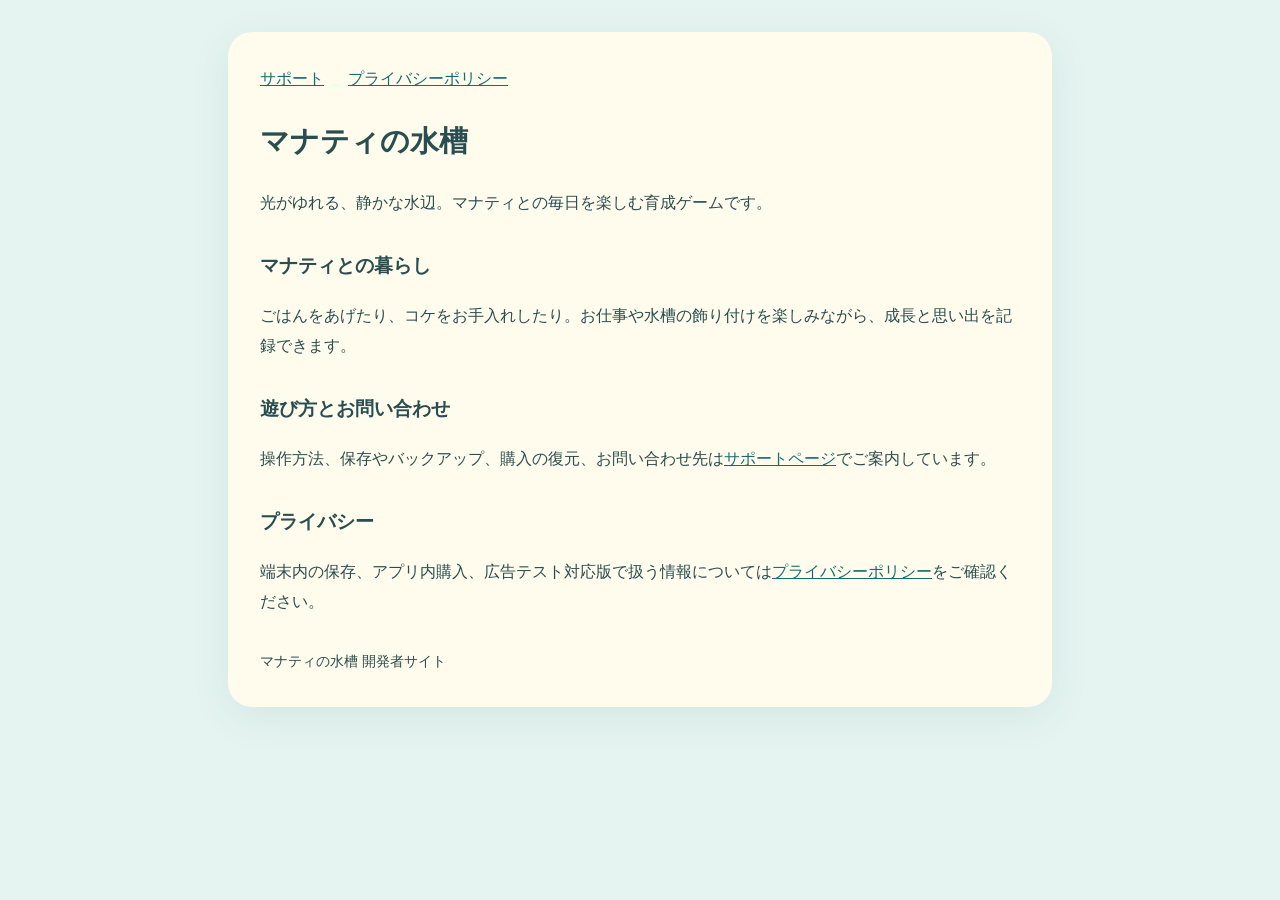
==== index.html @ 9ae3e3ad "Add developer landing page and AdMob ownership file" ====
<!doctype html>
<html lang="ja">
<head>
  <meta charset="utf-8">
  <meta name="viewport" content="width=device-width,initial-scale=1">
  <title>マナティの水槽 | 開発者サイト</title>
  <meta name="description" content="育成ゲーム「マナティの水槽」の開発者サイト。遊び方、サポート、プライバシーポリシーをご案内します。">
  <link rel="stylesheet" href="style.css">
</head>
<body><main>
  <nav aria-label="サイトの案内"><a href="/manatee-support/">サポート</a><a href="/manatee-support/privacy.html">プライバシーポリシー</a></nav>
  <h1>マナティの水槽</h1>
  <p>光がゆれる、静かな水辺。マナティとの毎日を楽しむ育成ゲームです。</p>
  <h2>マナティとの暮らし</h2>
  <p>ごはんをあげたり、コケをお手入れしたり。お仕事や水槽の飾り付けを楽しみながら、成長と思い出を記録できます。</p>
  <h2>遊び方とお問い合わせ</h2>
  <p>操作方法、保存やバックアップ、購入の復元、お問い合わせ先は<a href="/manatee-support/">サポートページ</a>でご案内しています。</p>
  <h2>プライバシー</h2>
  <p>端末内の保存、アプリ内購入、広告テスト対応版で扱う情報については<a href="/manatee-support/privacy.html">プライバシーポリシー</a>をご確認ください。</p>
  <footer>マナティの水槽 開発者サイト</footer>
</main></body>
</html>
---- style.css ----
:root{font-family:system-ui,sans-serif;color:#294e50;background:#e5f4f1;line-height:1.9}body{margin:0;padding:32px 20px}main{max-width:760px;margin:auto;background:#fffbed;border-radius:24px;padding:32px;box-shadow:0 10px 40px #24555815}h1{font-size:1.8rem}h2{font-size:1.2rem;margin-top:30px}a{color:#176c70}nav{display:flex;gap:24px;flex-wrap:wrap}.note{background:#e9f5ef;padding:16px;border-radius:12px}footer{margin-top:32px;font-size:.85rem}@media(max-width:480px){main{padding:22px}body{padding:16px 10px}}
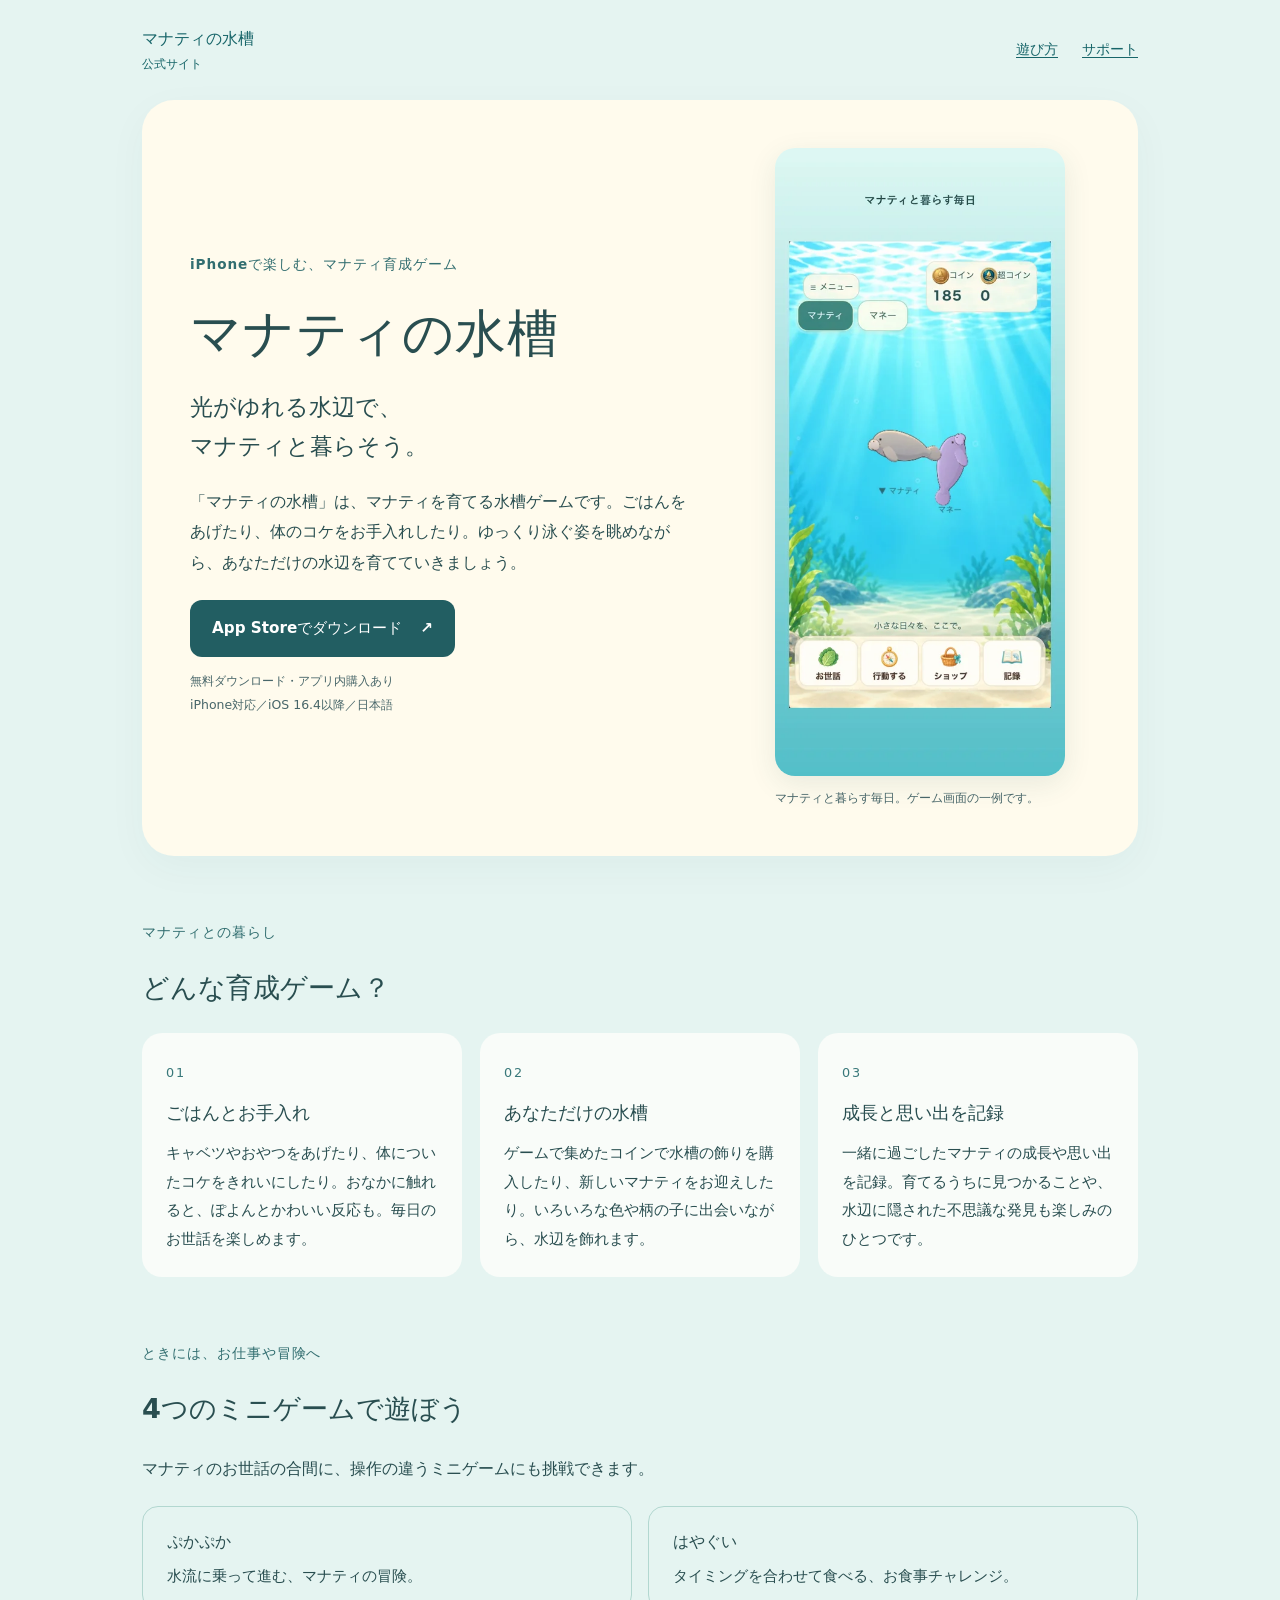
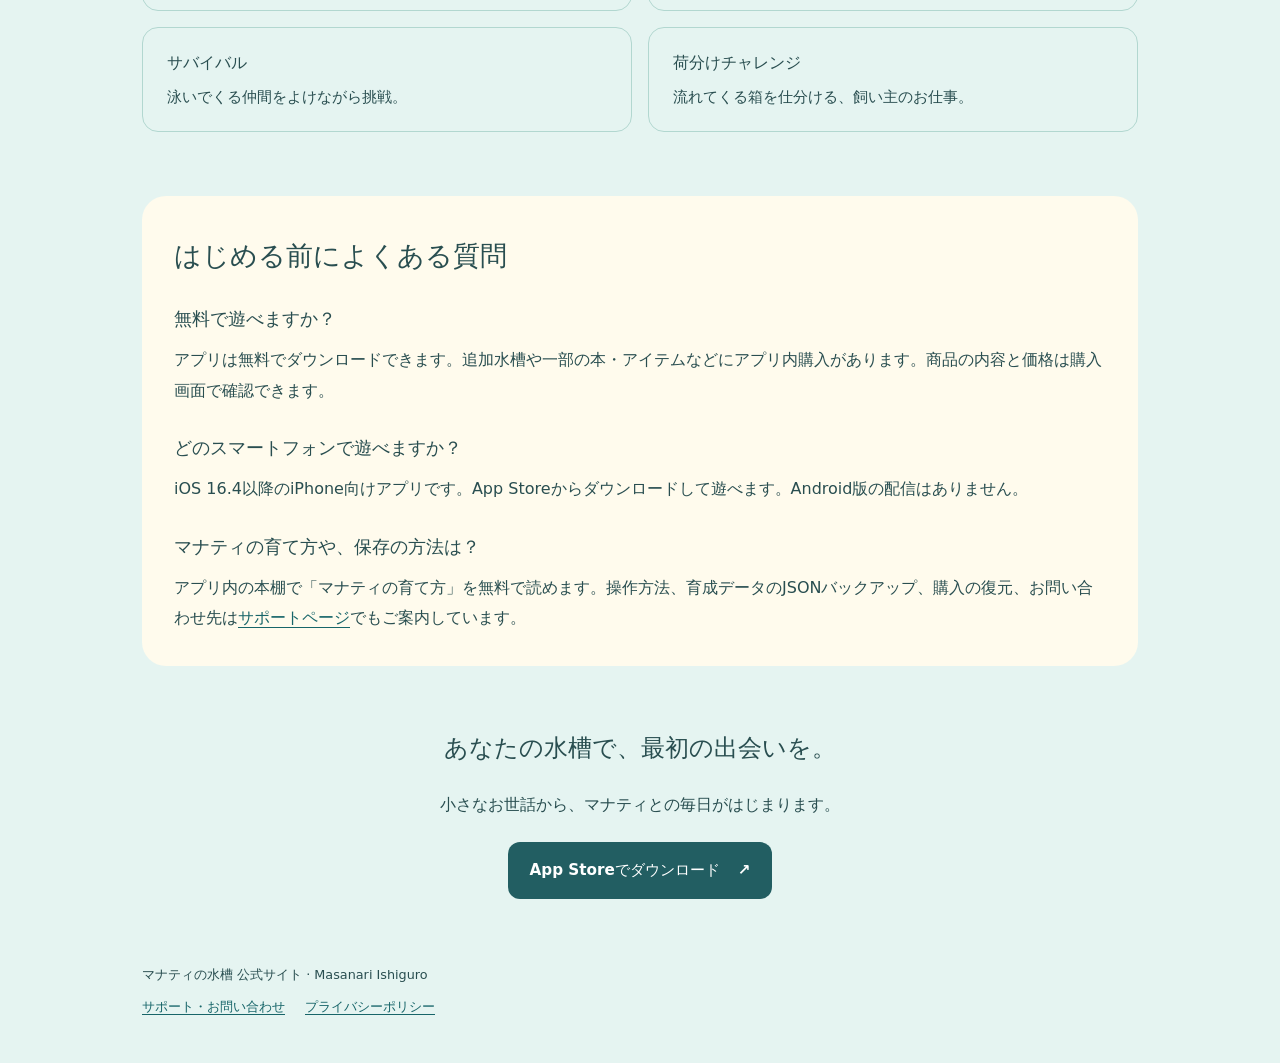
==== commit 6a6a2d57: "Describe the manatee raising game and add search discovery metadata" ====
--- a/index.html
+++ b/index.html
@@ -3,20 +3,79 @@
 <head>
   <meta charset="utf-8">
   <meta name="viewport" content="width=device-width,initial-scale=1">
-  <title>マナティの水槽 | 開発者サイト</title>
-  <meta name="description" content="育成ゲーム「マナティの水槽」の開発者サイト。遊び方、サポート、プライバシーポリシーをご案内します。">
-  <link rel="stylesheet" href="style.css">
+  <title>マナティの水槽｜マナティを育てる水槽ゲーム・iPhoneアプリ</title>
+  <meta name="description" content="マナティを育てるゲーム「マナティの水槽」公式サイト。ごはんやコケのお手入れ、水槽の飾り付け、4つのミニゲームを楽しめるiPhone向け育成ゲームです。無料ダウンロード・アプリ内購入あり。">
+  <link rel="canonical" href="https://ishiguromasanari-star.github.io/">
+  <meta name="theme-color" content="#e5f4f1">
+  <meta property="og:type" content="website">
+  <meta property="og:locale" content="ja_JP">
+  <meta property="og:site_name" content="マナティの水槽">
+  <meta property="og:title" content="マナティの水槽｜マナティを育てる水槽ゲーム">
+  <meta property="og:description" content="ごはん、お手入れ、ミニゲーム。光がゆれる水槽で、マナティとの毎日を楽しもう。iPhone向け育成ゲーム。">
+  <meta property="og:url" content="https://ishiguromasanari-star.github.io/">
+  <meta property="og:image" content="https://ishiguromasanari-star.github.io/images/aquarium.webp">
+  <meta property="og:image:alt" content="マナティの水槽のゲーム画面。光がゆれる水槽で2匹のマナティが泳ぐ様子。">
+  <link rel="stylesheet" href="style.css?v=20261027">
+  <script type="application/ld+json">
+  {"@context":"https://schema.org","@graph":[
+    {"@type":"WebSite","@id":"https://ishiguromasanari-star.github.io/#website","url":"https://ishiguromasanari-star.github.io/","name":"マナティの水槽","inLanguage":"ja"},
+    {"@type":"SoftwareApplication","@id":"https://ishiguromasanari-star.github.io/#app","name":"マナティの水槽","url":"https://ishiguromasanari-star.github.io/","description":"マナティをお世話しながら、水槽の飾り付けや4つのミニゲーム、成長の記録を楽しめるiPhone向け育成ゲーム。","applicationCategory":"GameApplication","operatingSystem":"iOS 16.4以降","inLanguage":"ja","installUrl":"https://apps.apple.com/jp/app/id6820869925","screenshot":"https://ishiguromasanari-star.github.io/images/aquarium.webp","author":{"@type":"Person","name":"Masanari Ishiguro"}}
+  ]}
+  </script>
 </head>
-<body><main>
-  <nav aria-label="サイトの案内"><a href="/manatee-support/">サポート</a><a href="/manatee-support/privacy.html">プライバシーポリシー</a></nav>
-  <h1>マナティの水槽</h1>
-  <p>光がゆれる、静かな水辺。マナティとの毎日を楽しむ育成ゲームです。</p>
-  <h2>マナティとの暮らし</h2>
-  <p>ごはんをあげたり、コケをお手入れしたり。お仕事や水槽の飾り付けを楽しみながら、成長と思い出を記録できます。</p>
-  <h2>遊び方とお問い合わせ</h2>
-  <p>操作方法、保存やバックアップ、購入の復元、お問い合わせ先は<a href="/manatee-support/">サポートページ</a>でご案内しています。</p>
-  <h2>プライバシー</h2>
-  <p>端末内の保存、アプリ内購入、広告テスト対応版で扱う情報については<a href="/manatee-support/privacy.html">プライバシーポリシー</a>をご確認ください。</p>
-  <footer>マナティの水槽 開発者サイト</footer>
-</main></body>
+<body>
+  <a class="skip" href="#main">本文へ</a>
+  <header>
+    <a class="brand" href="/" aria-label="マナティの水槽 公式サイトのトップ">マナティの水槽 <span>公式サイト</span></a>
+    <nav aria-label="サイトの案内"><a href="#play">遊び方</a><a href="/manatee-support/">サポート</a></nav>
+  </header>
+  <main id="main">
+    <section class="hero" aria-labelledby="title">
+      <div>
+        <p class="eyebrow">iPhoneで楽しむ、マナティ育成ゲーム</p>
+        <h1 id="title">マナティの水槽</h1>
+        <p class="tagline">光がゆれる水辺で、<br>マナティと暮らそう。</p>
+        <p>「マナティの水槽」は、マナティを育てる水槽ゲームです。ごはんをあげたり、体のコケをお手入れしたり。ゆっくり泳ぐ姿を眺めながら、あなただけの水辺を育てていきましょう。</p>
+        <a class="download" href="https://apps.apple.com/jp/app/id6820869925">App Storeでダウンロード <span aria-hidden="true">↗</span></a>
+        <p class="small">無料ダウンロード・アプリ内購入あり<br>iPhone対応／iOS 16.4以降／日本語</p>
+      </div>
+      <figure>
+        <img src="images/aquarium.webp" width="480" height="1039" fetchpriority="high" alt="水槽を泳ぐ灰色と紫色のマナティ。お世話・行動する・ショップ・記録のボタンが並ぶゲーム画面。">
+        <figcaption>マナティと暮らす毎日。ゲーム画面の一例です。</figcaption>
+      </figure>
+    </section>
+    <section id="play" aria-labelledby="play-title">
+      <p class="eyebrow">マナティとの暮らし</p>
+      <h2 id="play-title">どんな育成ゲーム？</h2>
+      <div class="cards">
+        <article><span class="number" aria-hidden="true">01</span><h3>ごはんとお手入れ</h3><p>キャベツやおやつをあげたり、体についたコケをきれいにしたり。おなかに触れると、ぽよんとかわいい反応も。毎日のお世話を楽しめます。</p></article>
+        <article><span class="number" aria-hidden="true">02</span><h3>あなただけの水槽</h3><p>ゲームで集めたコインで水槽の飾りを購入したり、新しいマナティをお迎えしたり。いろいろな色や柄の子に出会いながら、水辺を飾れます。</p></article>
+        <article><span class="number" aria-hidden="true">03</span><h3>成長と思い出を記録</h3><p>一緒に過ごしたマナティの成長や思い出を記録。育てるうちに見つかることや、水辺に隠された不思議な発見も楽しみのひとつです。</p></article>
+      </div>
+    </section>
+    <section aria-labelledby="games-title">
+      <p class="eyebrow">ときには、お仕事や冒険へ</p>
+      <h2 id="games-title">4つのミニゲームで遊ぼう</h2>
+      <p>マナティのお世話の合間に、操作の違うミニゲームにも挑戦できます。</p>
+      <dl class="games">
+        <div><dt>ぷかぷか</dt><dd>水流に乗って進む、マナティの冒険。</dd></div>
+        <div><dt>はやぐい</dt><dd>タイミングを合わせて食べる、お食事チャレンジ。</dd></div>
+        <div><dt>サバイバル</dt><dd>泳いでくる仲間をよけながら挑戦。</dd></div>
+        <div><dt>荷分けチャレンジ</dt><dd>流れてくる箱を仕分ける、飼い主のお仕事。</dd></div>
+      </dl>
+    </section>
+    <section class="faq" aria-labelledby="faq-title">
+      <h2 id="faq-title">はじめる前によくある質問</h2>
+      <h3>無料で遊べますか？</h3><p>アプリは無料でダウンロードできます。追加水槽や一部の本・アイテムなどにアプリ内購入があります。商品の内容と価格は購入画面で確認できます。</p>
+      <h3>どのスマートフォンで遊べますか？</h3><p>iOS 16.4以降のiPhone向けアプリです。App Storeからダウンロードして遊べます。Android版の配信はありません。</p>
+      <h3>マナティの育て方や、保存の方法は？</h3><p>アプリ内の本棚で「マナティの育て方」を無料で読めます。操作方法、育成データのJSONバックアップ、購入の復元、お問い合わせ先は<a href="/manatee-support/">サポートページ</a>でもご案内しています。</p>
+    </section>
+    <section class="closing" aria-label="ダウンロード">
+      <h2>あなたの水槽で、最初の出会いを。</h2>
+      <p>小さなお世話から、マナティとの毎日がはじまります。</p>
+      <a class="download" href="https://apps.apple.com/jp/app/id6820869925">App Storeでダウンロード <span aria-hidden="true">↗</span></a>
+    </section>
+  </main>
+  <footer><p>マナティの水槽 公式サイト · Masanari Ishiguro</p><a href="/manatee-support/">サポート・お問い合わせ</a><a href="/manatee-support/privacy.html">プライバシーポリシー</a></footer>
+</body>
 </html>
--- a/style.css
+++ b/style.css
@@ -1 +1 @@
-:root{font-family:system-ui,sans-serif;color:#294e50;background:#e5f4f1;line-height:1.9}body{margin:0;padding:32px 20px}main{max-width:760px;margin:auto;background:#fffbed;border-radius:24px;padding:32px;box-shadow:0 10px 40px #24555815}h1{font-size:1.8rem}h2{font-size:1.2rem;margin-top:30px}a{color:#176c70}nav{display:flex;gap:24px;flex-wrap:wrap}.note{background:#e9f5ef;padding:16px;border-radius:12px}footer{margin-top:32px;font-size:.85rem}@media(max-width:480px){main{padding:22px}body{padding:16px 10px}}
+:root{font-family:system-ui,-apple-system,"Yu Gothic",Meiryo,sans-serif;color:#294e50;background:#e5f4f1;line-height:1.9;font-synthesis:none}*{box-sizing:border-box}body{margin:0}a{color:#176569;text-underline-offset:.22em}a:focus-visible{outline:3px solid #ae7025;outline-offset:5px}header,main,footer{max-width:1060px;margin:auto}header{display:flex;align-items:center;justify-content:space-between;gap:20px;padding:24px 32px}.brand{font-weight:800;text-decoration:none}.brand span{font-size:.72rem;font-weight:500;display:block}nav{display:flex;gap:24px;flex-wrap:wrap;font-size:.9rem}main{padding:0 32px}section{margin-bottom:64px;scroll-margin-top:24px}.hero{display:grid;grid-template-columns:1.2fr .8fr;gap:48px;align-items:center;background:#fffbed;padding:48px;border-radius:32px;box-shadow:0 12px 40px #2455580a}.eyebrow{font-size:.85rem;color:#326e70;font-weight:700;letter-spacing:.07em}h1{font-size:clamp(2rem,4vw,3.2rem);line-height:1.3;letter-spacing:.02em;margin:12px 0 22px}h2{font-size:1.7rem;line-height:1.5;margin:8px 0 24px}h3{font-size:1.1rem;line-height:1.6;margin:12px 0}p{margin:12px 0 22px}.tagline{font-size:1.45rem;line-height:1.65;font-weight:700}.download{display:inline-flex;align-items:center;gap:18px;justify-content:center;background:#225e62;color:#fff;text-decoration:none;font-weight:700;padding:14px 22px;border-radius:12px;max-width:100%;font-size:.95rem}.download:hover{background:#16494d}.small,figcaption{font-size:.78rem;color:#486669}.small{margin:12px 0 0}figure{margin:0;max-width:290px;justify-self:center}figure img{display:block;width:100%;height:auto;border-radius:20px;box-shadow:0 8px 28px #2455581a}figcaption{margin-top:12px;line-height:1.6}.cards{display:grid;grid-template-columns:repeat(3,1fr);gap:18px}.cards article{padding:24px;background:#f9fcf9;border-radius:20px}.cards p{font-size:.94rem;margin:0}.number{font-size:.8rem;letter-spacing:.15em;color:#39787a}.games{display:grid;grid-template-columns:1fr 1fr;gap:16px}.games div{padding:20px 24px;border:1px solid #b2d7d0;border-radius:16px}.games dt{font-weight:800}.games dd{margin:4px 0 0;font-size:.94rem}.faq{background:#fffbed;padding:32px;border-radius:24px}.faq h3{margin-top:28px}.faq p:last-child{margin-bottom:0}.closing{text-align:center}.closing h2{font-size:1.5rem}footer{padding:0 32px 36px;font-size:.8rem}footer p{margin:0 0 8px}footer a{display:inline-block;margin:0 20px 8px 0}.skip{position:absolute;left:16px;top:-100px;background:white;padding:8px}.skip:focus{top:8px;z-index:2}@media(max-width:740px){header{padding:20px}.hero{grid-template-columns:1fr;gap:28px;padding:28px}.hero figure{max-width:250px}.cards{grid-template-columns:1fr}.games{grid-template-columns:1fr}main{padding:0 16px}section{margin-bottom:40px}.faq{padding:24px}h2{font-size:1.45rem}footer{padding:0 20px 28px}nav{gap:16px}.tagline{font-size:1.3rem}}@media(prefers-reduced-motion:reduce){*{scroll-behavior:auto}}
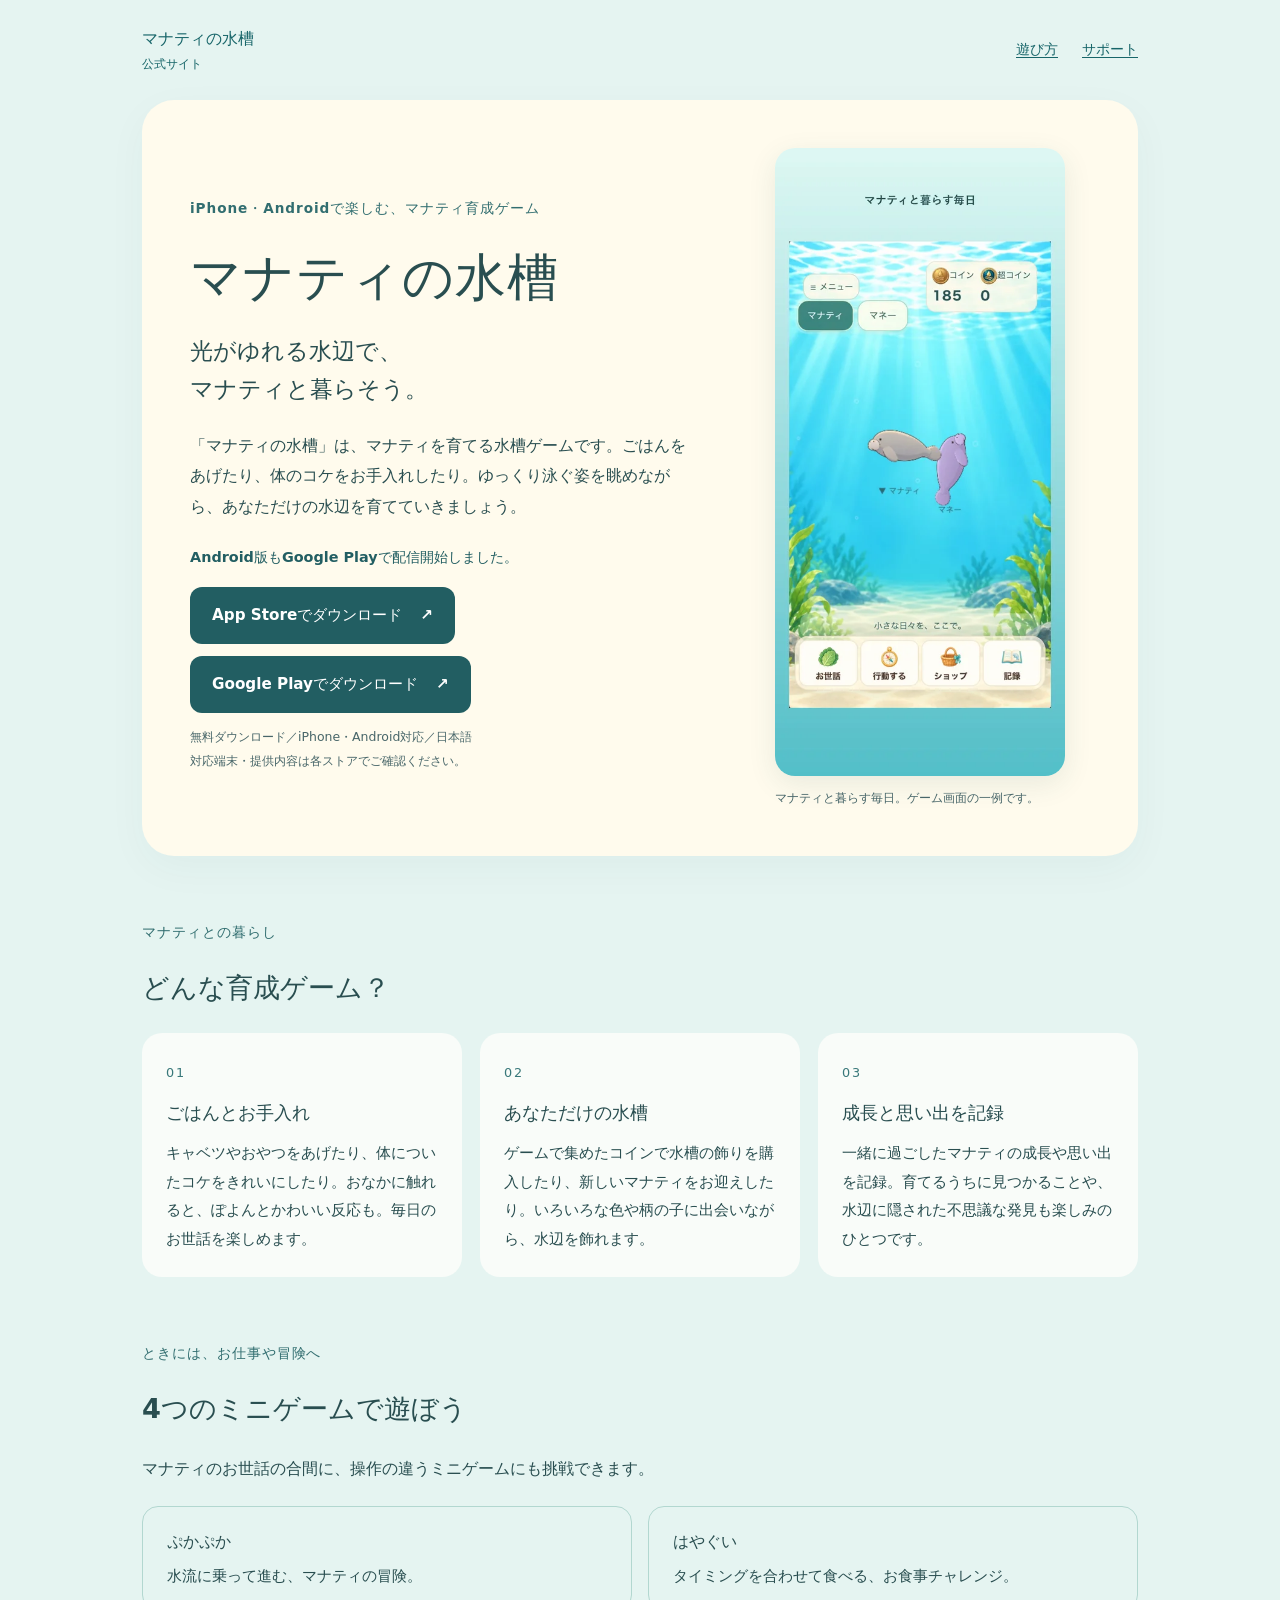
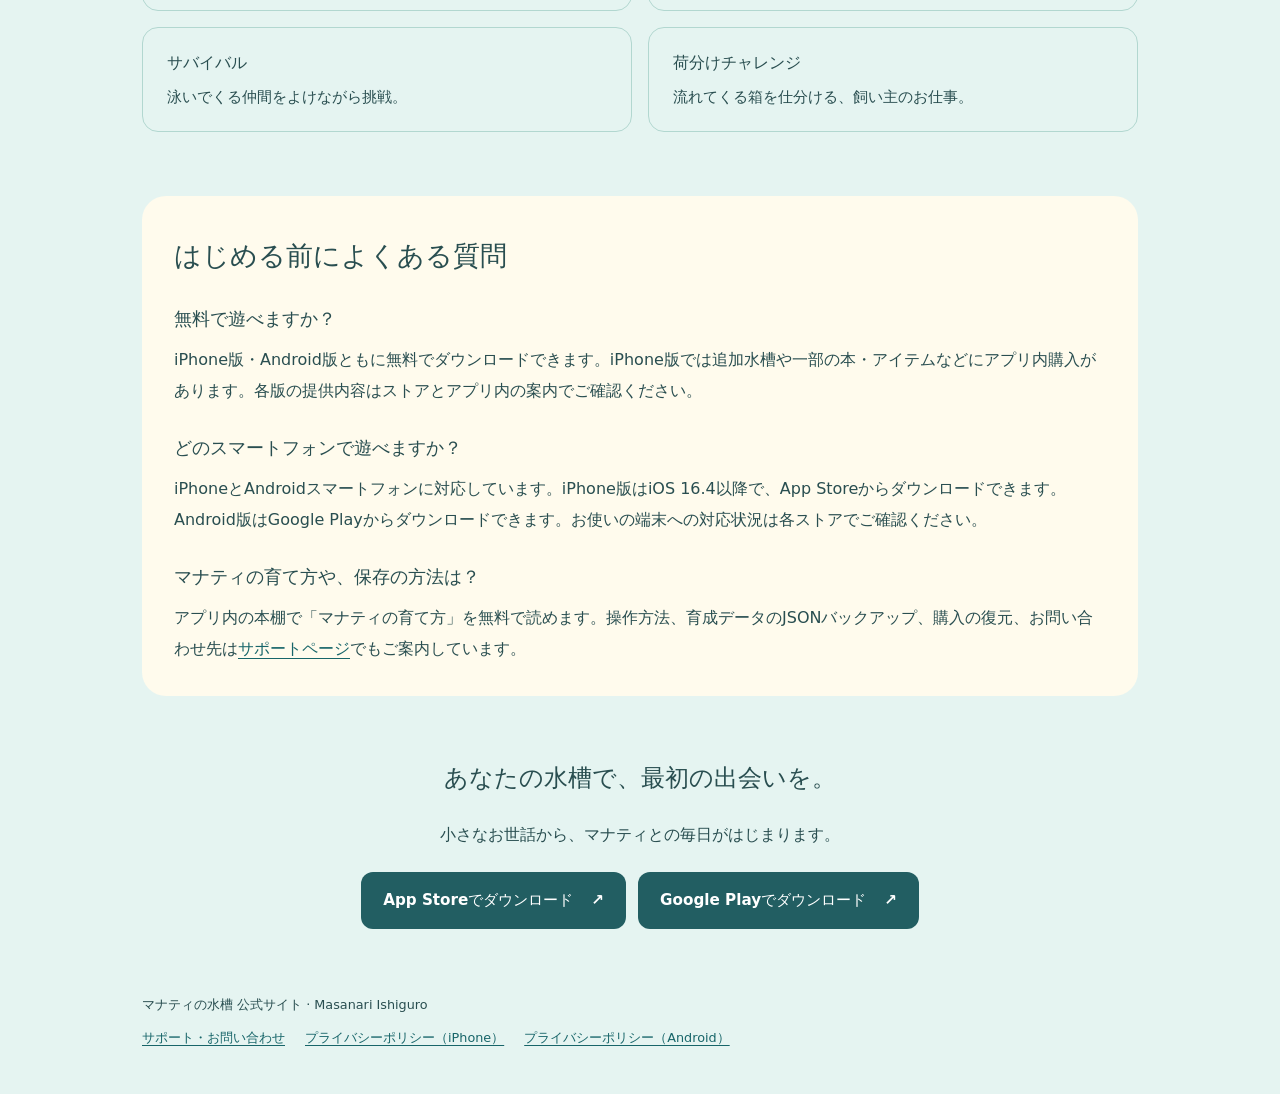
==== commit e199de31: "Announce Android release and add Google Play downloads" ====
--- a/index.html
+++ b/index.html
@@ -3,23 +3,23 @@
 <head>
   <meta charset="utf-8">
   <meta name="viewport" content="width=device-width,initial-scale=1">
-  <title>マナティの水槽｜マナティを育てる水槽ゲーム・iPhoneアプリ</title>
-  <meta name="description" content="マナティを育てるゲーム「マナティの水槽」公式サイト。ごはんやコケのお手入れ、水槽の飾り付け、4つのミニゲームを楽しめるiPhone向け育成ゲームです。無料ダウンロード・アプリ内購入あり。">
+  <title>マナティの水槽｜マナティを育てる水槽ゲーム・iPhone／Androidアプリ</title>
+  <meta name="description" content="マナティを育てるゲーム「マナティの水槽」公式サイト。ごはんやコケのお手入れ、水槽の飾り付け、4つのミニゲームを楽しめるiPhone・Android向け育成ゲームです。App Store・Google Playで無料ダウンロード。">
   <link rel="canonical" href="https://ishiguromasanari-star.github.io/">
   <meta name="theme-color" content="#e5f4f1">
   <meta property="og:type" content="website">
   <meta property="og:locale" content="ja_JP">
   <meta property="og:site_name" content="マナティの水槽">
   <meta property="og:title" content="マナティの水槽｜マナティを育てる水槽ゲーム">
-  <meta property="og:description" content="ごはん、お手入れ、ミニゲーム。光がゆれる水槽で、マナティとの毎日を楽しもう。iPhone向け育成ゲーム。">
+  <meta property="og:description" content="ごはん、お手入れ、ミニゲーム。光がゆれる水槽で、マナティとの毎日を楽しもう。iPhone・Android向け育成ゲーム。">
   <meta property="og:url" content="https://ishiguromasanari-star.github.io/">
   <meta property="og:image" content="https://ishiguromasanari-star.github.io/images/aquarium.webp">
   <meta property="og:image:alt" content="マナティの水槽のゲーム画面。光がゆれる水槽で2匹のマナティが泳ぐ様子。">
-  <link rel="stylesheet" href="style.css?v=20261027">
+  <link rel="stylesheet" href="style.css?v=20261116">
   <script type="application/ld+json">
   {"@context":"https://schema.org","@graph":[
     {"@type":"WebSite","@id":"https://ishiguromasanari-star.github.io/#website","url":"https://ishiguromasanari-star.github.io/","name":"マナティの水槽","inLanguage":"ja"},
-    {"@type":"SoftwareApplication","@id":"https://ishiguromasanari-star.github.io/#app","name":"マナティの水槽","url":"https://ishiguromasanari-star.github.io/","description":"マナティをお世話しながら、水槽の飾り付けや4つのミニゲーム、成長の記録を楽しめるiPhone向け育成ゲーム。","applicationCategory":"GameApplication","operatingSystem":"iOS 16.4以降","inLanguage":"ja","installUrl":"https://apps.apple.com/jp/app/id6820869925","screenshot":"https://ishiguromasanari-star.github.io/images/aquarium.webp","author":{"@type":"Person","name":"Masanari Ishiguro"}}
+    {"@type":"SoftwareApplication","@id":"https://ishiguromasanari-star.github.io/#app","name":"マナティの水槽","url":"https://ishiguromasanari-star.github.io/","description":"マナティをお世話しながら、水槽の飾り付けや4つのミニゲーム、成長の記録を楽しめるiPhone・Android向け育成ゲーム。","applicationCategory":"GameApplication","operatingSystem":["iOS 16.4以降","Android"],"inLanguage":"ja","installUrl":["https://apps.apple.com/jp/app/id6820869925","https://play.google.com/store/apps/details?id=com.ishiguromasanari.manatee"],"screenshot":"https://ishiguromasanari-star.github.io/images/aquarium.webp","author":{"@type":"Person","name":"Masanari Ishiguro"}}
   ]}
   </script>
 </head>
@@ -32,12 +32,16 @@
   <main id="main">
     <section class="hero" aria-labelledby="title">
       <div>
-        <p class="eyebrow">iPhoneで楽しむ、マナティ育成ゲーム</p>
+        <p class="eyebrow">iPhone・Androidで楽しむ、マナティ育成ゲーム</p>
         <h1 id="title">マナティの水槽</h1>
         <p class="tagline">光がゆれる水辺で、<br>マナティと暮らそう。</p>
         <p>「マナティの水槽」は、マナティを育てる水槽ゲームです。ごはんをあげたり、体のコケをお手入れしたり。ゆっくり泳ぐ姿を眺めながら、あなただけの水辺を育てていきましょう。</p>
-        <a class="download" href="https://apps.apple.com/jp/app/id6820869925">App Storeでダウンロード <span aria-hidden="true">↗</span></a>
-        <p class="small">無料ダウンロード・アプリ内購入あり<br>iPhone対応／iOS 16.4以降／日本語</p>
+        <p class="release">Android版もGoogle Playで配信開始しました。</p>
+        <div class="downloads">
+          <a class="download" href="https://apps.apple.com/jp/app/id6820869925">App Storeでダウンロード <span aria-hidden="true">↗</span></a>
+          <a class="download" href="https://play.google.com/store/apps/details?id=com.ishiguromasanari.manatee">Google Playでダウンロード <span aria-hidden="true">↗</span></a>
+        </div>
+        <p class="small">無料ダウンロード／iPhone・Android対応／日本語<br>対応端末・提供内容は各ストアでご確認ください。</p>
       </div>
       <figure>
         <img src="images/aquarium.webp" width="480" height="1039" fetchpriority="high" alt="水槽を泳ぐ灰色と紫色のマナティ。お世話・行動する・ショップ・記録のボタンが並ぶゲーム画面。">
@@ -66,16 +70,19 @@
     </section>
     <section class="faq" aria-labelledby="faq-title">
       <h2 id="faq-title">はじめる前によくある質問</h2>
-      <h3>無料で遊べますか？</h3><p>アプリは無料でダウンロードできます。追加水槽や一部の本・アイテムなどにアプリ内購入があります。商品の内容と価格は購入画面で確認できます。</p>
-      <h3>どのスマートフォンで遊べますか？</h3><p>iOS 16.4以降のiPhone向けアプリです。App Storeからダウンロードして遊べます。Android版の配信はありません。</p>
+      <h3>無料で遊べますか？</h3><p>iPhone版・Android版ともに無料でダウンロードできます。iPhone版では追加水槽や一部の本・アイテムなどにアプリ内購入があります。各版の提供内容はストアとアプリ内の案内でご確認ください。</p>
+      <h3>どのスマートフォンで遊べますか？</h3><p>iPhoneとAndroidスマートフォンに対応しています。iPhone版はiOS 16.4以降で、App Storeからダウンロードできます。Android版はGoogle Playからダウンロードできます。お使いの端末への対応状況は各ストアでご確認ください。</p>
       <h3>マナティの育て方や、保存の方法は？</h3><p>アプリ内の本棚で「マナティの育て方」を無料で読めます。操作方法、育成データのJSONバックアップ、購入の復元、お問い合わせ先は<a href="/manatee-support/">サポートページ</a>でもご案内しています。</p>
     </section>
     <section class="closing" aria-label="ダウンロード">
       <h2>あなたの水槽で、最初の出会いを。</h2>
       <p>小さなお世話から、マナティとの毎日がはじまります。</p>
-      <a class="download" href="https://apps.apple.com/jp/app/id6820869925">App Storeでダウンロード <span aria-hidden="true">↗</span></a>
+      <div class="downloads">
+        <a class="download" href="https://apps.apple.com/jp/app/id6820869925">App Storeでダウンロード <span aria-hidden="true">↗</span></a>
+        <a class="download" href="https://play.google.com/store/apps/details?id=com.ishiguromasanari.manatee">Google Playでダウンロード <span aria-hidden="true">↗</span></a>
+      </div>
     </section>
   </main>
-  <footer><p>マナティの水槽 公式サイト · Masanari Ishiguro</p><a href="/manatee-support/">サポート・お問い合わせ</a><a href="/manatee-support/privacy.html">プライバシーポリシー</a></footer>
+  <footer><p>マナティの水槽 公式サイト · Masanari Ishiguro</p><a href="/manatee-support/">サポート・お問い合わせ</a><a href="/manatee-support/privacy.html">プライバシーポリシー（iPhone）</a><a href="/manatee-support/privacy-android.html">プライバシーポリシー（Android）</a></footer>
 </body>
 </html>
--- a/style.css
+++ b/style.css
@@ -1 +1,2 @@
 :root{font-family:system-ui,-apple-system,"Yu Gothic",Meiryo,sans-serif;color:#294e50;background:#e5f4f1;line-height:1.9;font-synthesis:none}*{box-sizing:border-box}body{margin:0}a{color:#176569;text-underline-offset:.22em}a:focus-visible{outline:3px solid #ae7025;outline-offset:5px}header,main,footer{max-width:1060px;margin:auto}header{display:flex;align-items:center;justify-content:space-between;gap:20px;padding:24px 32px}.brand{font-weight:800;text-decoration:none}.brand span{font-size:.72rem;font-weight:500;display:block}nav{display:flex;gap:24px;flex-wrap:wrap;font-size:.9rem}main{padding:0 32px}section{margin-bottom:64px;scroll-margin-top:24px}.hero{display:grid;grid-template-columns:1.2fr .8fr;gap:48px;align-items:center;background:#fffbed;padding:48px;border-radius:32px;box-shadow:0 12px 40px #2455580a}.eyebrow{font-size:.85rem;color:#326e70;font-weight:700;letter-spacing:.07em}h1{font-size:clamp(2rem,4vw,3.2rem);line-height:1.3;letter-spacing:.02em;margin:12px 0 22px}h2{font-size:1.7rem;line-height:1.5;margin:8px 0 24px}h3{font-size:1.1rem;line-height:1.6;margin:12px 0}p{margin:12px 0 22px}.tagline{font-size:1.45rem;line-height:1.65;font-weight:700}.download{display:inline-flex;align-items:center;gap:18px;justify-content:center;background:#225e62;color:#fff;text-decoration:none;font-weight:700;padding:14px 22px;border-radius:12px;max-width:100%;font-size:.95rem}.download:hover{background:#16494d}.small,figcaption{font-size:.78rem;color:#486669}.small{margin:12px 0 0}figure{margin:0;max-width:290px;justify-self:center}figure img{display:block;width:100%;height:auto;border-radius:20px;box-shadow:0 8px 28px #2455581a}figcaption{margin-top:12px;line-height:1.6}.cards{display:grid;grid-template-columns:repeat(3,1fr);gap:18px}.cards article{padding:24px;background:#f9fcf9;border-radius:20px}.cards p{font-size:.94rem;margin:0}.number{font-size:.8rem;letter-spacing:.15em;color:#39787a}.games{display:grid;grid-template-columns:1fr 1fr;gap:16px}.games div{padding:20px 24px;border:1px solid #b2d7d0;border-radius:16px}.games dt{font-weight:800}.games dd{margin:4px 0 0;font-size:.94rem}.faq{background:#fffbed;padding:32px;border-radius:24px}.faq h3{margin-top:28px}.faq p:last-child{margin-bottom:0}.closing{text-align:center}.closing h2{font-size:1.5rem}footer{padding:0 32px 36px;font-size:.8rem}footer p{margin:0 0 8px}footer a{display:inline-block;margin:0 20px 8px 0}.skip{position:absolute;left:16px;top:-100px;background:white;padding:8px}.skip:focus{top:8px;z-index:2}@media(max-width:740px){header{padding:20px}.hero{grid-template-columns:1fr;gap:28px;padding:28px}.hero figure{max-width:250px}.cards{grid-template-columns:1fr}.games{grid-template-columns:1fr}main{padding:0 16px}section{margin-bottom:40px}.faq{padding:24px}h2{font-size:1.45rem}footer{padding:0 20px 28px}nav{gap:16px}.tagline{font-size:1.3rem}}@media(prefers-reduced-motion:reduce){*{scroll-behavior:auto}}
+.downloads{display:flex;flex-wrap:wrap;gap:12px}.closing .downloads{justify-content:center}.release{font-size:.9rem;font-weight:700;color:#225e62;margin-bottom:16px}.download span{flex-shrink:0}@media(max-width:400px){.downloads .download{width:100%;gap:10px;padding:14px 12px;font-size:.88rem}}
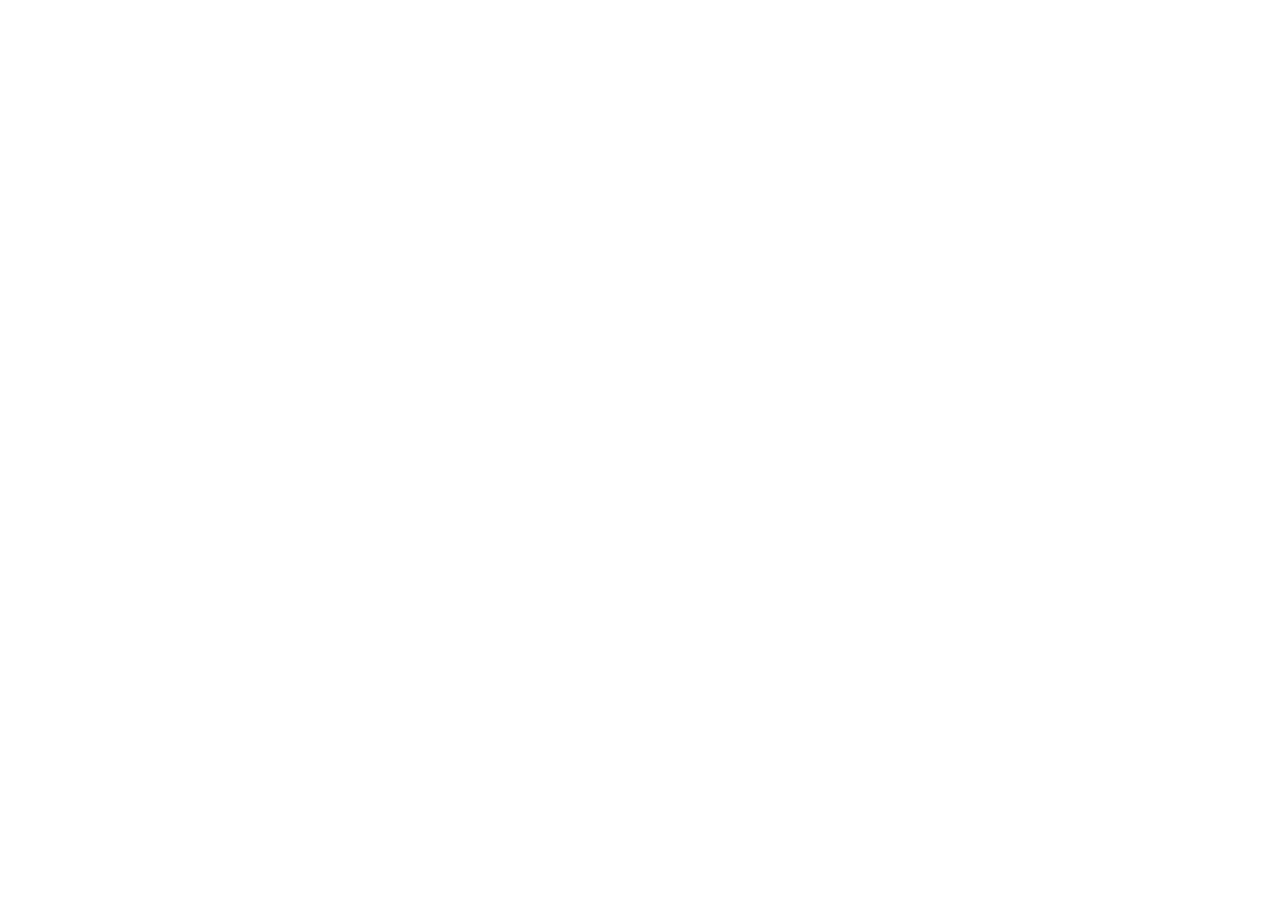
==== commit bde49033: "Move published page to the supermanatee.jp domain" ====
--- a/index.html
+++ b/index.html
@@ -5,7 +5,7 @@
   <meta name="viewport" content="width=device-width,initial-scale=1">
   <title>マナティの水槽｜マナティを育てる水槽ゲーム・iPhone／Androidアプリ</title>
   <meta name="description" content="マナティを育てるゲーム「マナティの水槽」公式サイト。ごはんやコケのお手入れ、水槽の飾り付け、4つのミニゲームを楽しめるiPhone・Android向け育成ゲームです。App Store・Google Playで無料ダウンロード。">
-  <link rel="canonical" href="https://ishiguromasanari-star.github.io/">
+  
   <meta name="theme-color" content="#e5f4f1">
   <meta property="og:type" content="website">
   <meta property="og:locale" content="ja_JP">
@@ -22,7 +22,7 @@
     {"@type":"SoftwareApplication","@id":"https://ishiguromasanari-star.github.io/#app","name":"マナティの水槽","url":"https://ishiguromasanari-star.github.io/","description":"マナティをお世話しながら、水槽の飾り付けや4つのミニゲーム、成長の記録を楽しめるiPhone・Android向け育成ゲーム。","applicationCategory":"GameApplication","operatingSystem":["iOS 16.4以降","Android"],"inLanguage":"ja","installUrl":["https://apps.apple.com/jp/app/id6820869925","https://play.google.com/store/apps/details?id=com.ishiguromasanari.manatee"],"screenshot":"https://ishiguromasanari-star.github.io/images/aquarium.webp","author":{"@type":"Person","name":"Masanari Ishiguro"}}
   ]}
   </script>
-</head>
+<link rel="canonical" href="https://manatee.supermanatee.jp/"><meta http-equiv="refresh" content="0;url=https://manatee.supermanatee.jp/"><script>location.replace("https://manatee.supermanatee.jp/"+location.hash);</script></head>
 <body>
   <a class="skip" href="#main">本文へ</a>
   <header>
